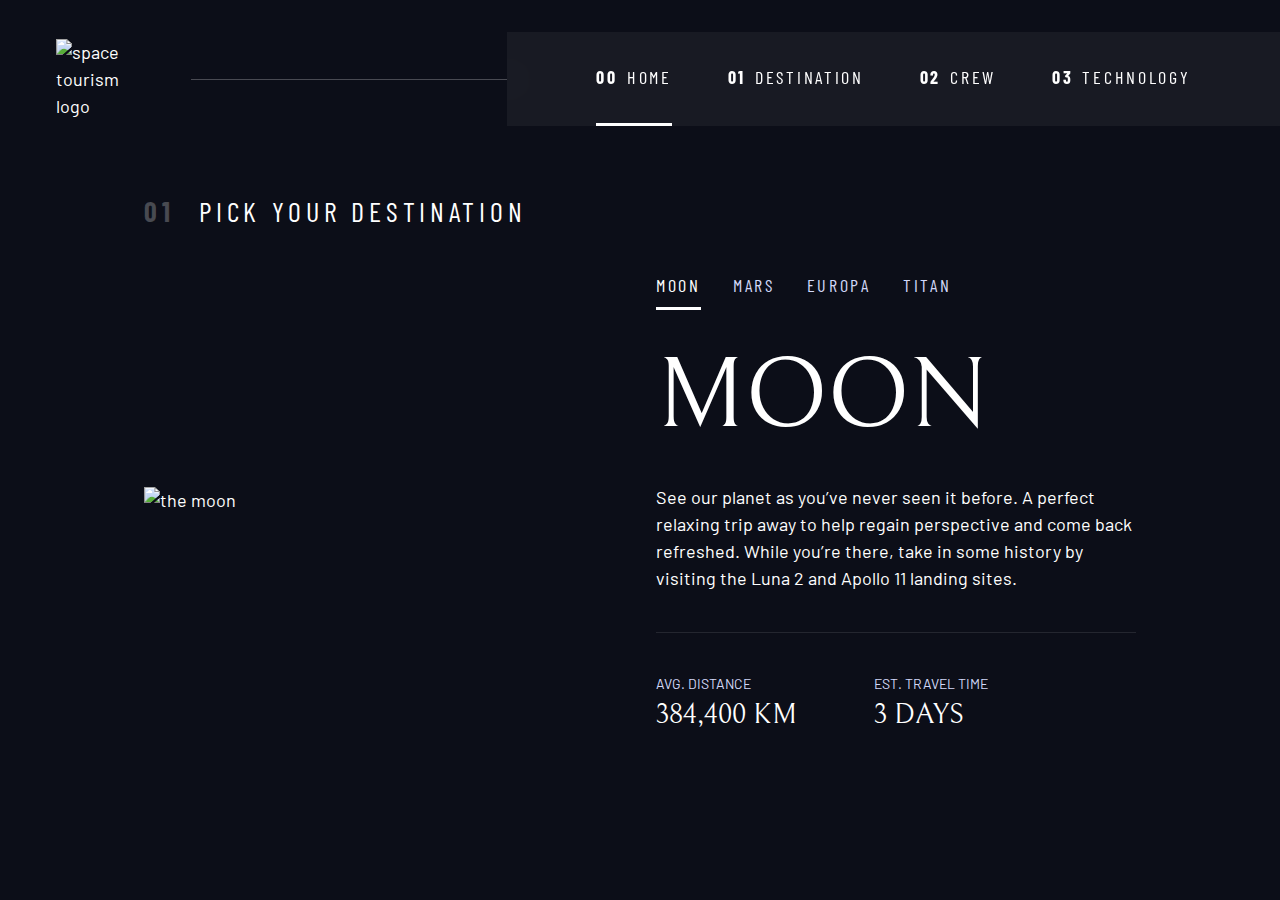
==== destination.html @ aaa9dcd9 "Setup keyboard navigation for tab views" ====
<!DOCTYPE html>
<html lang="en">
<head><link rel="stylesheet" href="https://cdnjs.cloudflare.com/ajax/libs/normalize/8.0.1/normalize.css">
  <meta charset="UTF-8">
  <meta name="viewport" content="width=device-width, initial-scale=1.0">

  <link rel="icon" type="image/png" sizes="32x32" href="./assets/favicon-32x32.png">
  <!-- Google fonts -->
  <link rel="preconnect" href="https://fonts.googleapis.com">
  <link rel="preconnect" href="https://fonts.gstatic.com" crossorigin>
  <link href="https://fonts.googleapis.com/css2?family=Barlow+Condensed:wght@400;700&family=Bellefair&family=Barlow:wght@400;700&display=swap"
      rel="stylesheet">
      
  <!-- Our custom CSS -->
  <link rel="stylesheet" href="index.css">
  <title>Destination | Moon</title>
  <script src="navigation.js" defer></script>
  <script src="tabs.js" defer></script>
</head>

<body class="destination">
  <a class="skip-to-content" href="#main">Skip to content</a>
  <header class="primary-header flex">
    <div>
      <img src="./assets/shared/logo.svg" alt="space tourism logo" class="logo">
    </div>
    <button class="mobile-nav-toggle" aria-controls="primary-navigation"><span class="sr-only" aria-expanded="false">Menu</span></button>
    <nav>
        <ul id="primary-navigation" data-visible="false" class="primary-navigation underline-indicators flex">
            <li class="active"><a class="ff-sans-cond uppercase text-white letter-spacing-2" href="index.html"><span aria-hidden="true">00</span>Home</a>
            <li><a class="ff-sans-cond uppercase text-white letter-spacing-2" href="destination.html"><span aria-hidden="true">01</span>Destination</a>
            <li><a class="ff-sans-cond uppercase text-white letter-spacing-2" href="crew.html"><span aria-hidden="true">02</span>Crew</a>
            <li><a class="ff-sans-cond uppercase text-white letter-spacing-2" href="technology.html"><span aria-hidden="true">03</span>Technology</a>
        </ul>
    </nav>
  </header>
  
  <main id="main" class="grid-container grid-container--destination flow">
    <h1 class="numbered-title"><span aria-hidden="true">01</span> Pick your destination</h1>
    
    <picture>
      <source srcset="assets/destination/image-moon.webp" type="image/webp">
      <img src="assets/destination/image-moon.png" alt="the moon">
    </picture>
    <picture hidden>
      <source srcset="assets/destination/image-mars.webp" type="image/webp">
      <img src="assets/destination/image-mars.png" alt="the planet mars">
    </picture>
    <picture hidden>
      <source srcset="assets/destination/image-europa.webp" type="image/webp">
      <img src="assets/destination/image-europa.png" alt="the planet europa">
    </picture>
    <picture hidden>
      <source srcset="assets/destination/image-titan.webp" type="image/webp">
      <img src="assets/destination/image-titan.png" alt="the moon titan">
    </picture>

    <div class="tab-list underline-indicators flex">
        <button aria-selected="true" class="uppercase ff-sans-cond text-accent letter-spacing-2">Moon</button>
        <button aria-selected="false" class="uppercase ff-sans-cond text-accent letter-spacing-2">Mars</button>
        <button aria-selected="false" class="uppercase ff-sans-cond text-accent letter-spacing-2">Europa</button>
        <button aria-selected="false" class="uppercase ff-sans-cond text-accent letter-spacing-2">Titan</button>
    </div>

     <!-- The moon -->
    <article class="destination-info flow id="moon-tab" tabindex="0"">
      <h2 class="fs-800 uppercase ff-serif">Moon</h2>

      <p>See our planet as you’ve never seen it before. A perfect relaxing trip away to help 
      regain perspective and come back refreshed. While you’re there, take in some history 
      by visiting the Luna 2 and Apollo 11 landing sites.</p>
      
      <div class="destination-meta flex">
        <div>
          <h3 class="text-accent fs-200 uppercase">Avg. distance</h3>
          <p class="ff-serif uppercase">384,400 km</p>
        </div>
        <div>
          <h3 class="text-accent fs-200 uppercase">Est. travel time</h3>
          <p class="ff-serif uppercase">3 days</p>
        </div>
      </div>
      
    </article>

    <!-- Mars -->
    <article hidden class="destination-info flow" id="mars-tab" tabindex="0">
      <h2 class="fs-800 uppercase ff-serif">Mars</h2>

      <p>Don’t forget to pack your hiking boots. You’ll need them to tackle Olympus Mons, 
  the tallest planetary mountain in our solar system. It’s two and a half times 
  the size of Everest!</p>
      
      <div class="destination-meta flex">
        <div>
          <h3 class="text-accent fs-200 uppercase">Avg. distance</h3>
          <p class="ff-serif uppercase">225 mil. km</p>
        </div>
        <div>
          <h3 class="text-accent fs-200 uppercase">Est. travel time</h3>
          <p class="ff-serif uppercase">9 months</p>
        </div>
      </div>
    </article>
    
    <!-- Europa -->
    <article hidden class="destination-info flow" id="europa-tab" tabindex="0">
      <h2 class="fs-800 uppercase ff-serif">Europa</h2>

      <p>The smallest of the four Galilean moons orbiting Jupiter, Europa is a 
  winter lover’s dream. With an icy surface, it’s perfect for a bit of 
  ice skating, curling, hockey, or simple relaxation in your snug 
  wintery cabin.</p>
      <div class="destination-meta flex">
        <div>
          <h3 class="text-accent fs-200 uppercase">Avg. distance</h3>
          <p class="ff-serif uppercase">628 mil. km</p>
        </div>
        <div>
          <h3 class="text-accent fs-200 uppercase">Est. travel time</h3>
          <p class="ff-serif uppercase">3 years</p>
        </div>
      </div>
    </article>
    
    <!-- Titan -->
    <article hidden class="destination-info flow" id="titan-tab" tabindex="0">
      <h2 class="fs-800 uppercase ff-serif">Titan</h2>

      <p>The only moon known to have a dense atmosphere other than Earth, Titan 
  is a home away from home (just a few hundred degrees colder!). As a 
  bonus, you get striking views of the Rings of Saturn.</p>
      
      <div class="destination-meta flex">
        <div>
          <h3 class="text-accent fs-200 uppercase">Avg. distance</h3>
          <p class="ff-serif uppercase">1.6 bil. km</p>
        </div>
        <div>
          <h3 class="text-accent fs-200 uppercase">Est. travel time</h3>
          <p class="ff-serif uppercase">7 years</p>
        </div>
      </div>
    </article>
  </main>
  
<body>


  
</body>
</html>
---- index.css ----
/* ------------------- */
/* Custom properties   */
/* ------------------- */

:root {
  /* colors */
  --clr-dark: 230 35% 7%;
  --clr-light: 231 77% 90%;
  --clr-white: 0 0% 100%;

  /* font-sizes */
  --fs-900: clamp(5rem, 8vw + 1rem, 9.375rem);
  --fs-800: 3.5rem;
  --fs-700: 1.5rem;
  --fs-600: 1rem;
  --fs-500: 1rem;
  --fs-400: 0.9375rem;
  --fs-300: 1rem;
  --fs-200: 0.875rem;

  /* font-families */
  --ff-serif: "Bellefair", serif;
  --ff-sans-cond: "Barlow Condensed", sans-serif;
  --ff-sans-normal: "Barlow", sans-serif;
}

@media (min-width: 35em) {
  :root {
    --fs-800: 5rem;
    --fs-700: 2.5rem;
    --fs-600: 1.5rem;
    --fs-500: 1.25rem;
    --fs-400: 1rem;
  }
}

@media (min-width: 45em) {
  :root {
    /* font-sizes */
    --fs-800: 6.25rem;
    --fs-700: 3.5rem;
    --fs-600: 2rem;
    --fs-500: 1.75rem;
    --fs-400: 1.125rem;
  }
}

/* ------------------- */
/* Reset               */
/* ------------------- */

/* https://piccalil.li/blog/a-modern-css-reset/ */

/* Box sizing */
*,
*::before,
*::after {
  box-sizing: border-box;
}

/* Reset margins */
body,
h1,
h2,
h3,
h4,
h5,
p,
figure,
picture {
  margin: 0;
}

h1,
h2,
h3,
h4,
h5,
h6,
p {
  font-weight: 400;
}

/* set up the body */
body {
  font-family: var(--ff-sans-normal);
  font-size: var(--fs-400);
  color: hsl(var(--clr-white));
  background-color: hsl(var(--clr-dark));
  line-height: 1.5;
  min-height: 100vh;

  display: grid;
  grid-template-rows: min-content 1fr;

  overflow-x: hidden;
}

/* make images easier to work with */
img,
picutre {
  max-width: 100%;
  display: block;
}

/* make form elements easier to work with */
input,
button,
textarea,
select {
  font: inherit;
}

/* remove animations for people who've turned them off */
@media (prefers-reduced-motion: reduce) {
  *,
  *::before,
  *::after {
    animation-duration: 0.01ms !important;
    animation-iteration-count: 1 !important;
    transition-duration: 0.01ms !important;
    scroll-behavior: auto !important;
  }
}

/* ------------------- */
/* Utility classes     */
/* ------------------- */

/* general */

.flex {
  display: flex;
  gap: var(--gap, 1rem);
}

.grid {
  display: grid;
  gap: var(--gap, 1rem);
}

.d-block {
  display: block;
}

.flow > *:where(:not(:first-child)) {
  margin-top: var(--flow-space, 1rem);
}

.flow--space-small {
  --flow-space: 0.75rem;
}

.container {
  padding-inline: 2em;
  margin-inline: auto;
  max-width: 80rem;
}

.sr-only {
  position: absolute;
  width: 1px;
  height: 1px;
  padding: 0;
  margin: -1px;
  overflow: hidden;
  clip: rect(0, 0, 0, 0);
  white-space: nowrap; /* added line */
  border: 0;
}

.skip-to-content {
  position: absolute;
  z-index: 9999;
  background: hsl(var(--clr-white));
  color: hsl(var(--clr-dark));
  padding: 0.5em 1em;
  margin-inline: auto;
  transform: translateY(-100%);
  transition: transform 250ms ease-in;
}

.skip-to-content:focus {
  transform: translateY(0);
}

/* colors */

.bg-dark {
  background-color: hsl(var(--clr-dark));
}
.bg-accent {
  background-color: hsl(var(--clr-light));
}
.bg-white {
  background-color: hsl(var(--clr-white));
}

.text-dark {
  color: hsl(var(--clr-dark));
}
.text-accent {
  color: hsl(var(--clr-light));
}
.text-white {
  color: hsl(var(--clr-white));
}

/* typography */

.ff-serif {
  font-family: var(--ff-serif);
}
.ff-sans-cond {
  font-family: var(--ff-sans-cond);
}
.ff-sans-normal {
  font-family: var(--ff-sans-normal);
}

.letter-spacing-1 {
  letter-spacing: 4.75px;
}
.letter-spacing-2 {
  letter-spacing: 2.7px;
}
.letter-spacing-3 {
  letter-spacing: 2.35px;
}

.uppercase {
  text-transform: uppercase;
}

.fs-900 {
  font-size: var(--fs-900);
}
.fs-800 {
  font-size: var(--fs-800);
}
.fs-700 {
  font-size: var(--fs-700);
}
.fs-600 {
  font-size: var(--fs-600);
}
.fs-500 {
  font-size: var(--fs-500);
}
.fs-400 {
  font-size: var(--fs-400);
}
.fs-300 {
  font-size: var(--fs-300);
}
.fs-200 {
  font-size: var(--fs-200);
}

.fs-900,
.fs-800,
.fs-700,
.fs-600 {
  line-height: 1.1;
}

.numbered-title {
  font-family: var(--ff-sans-cond);
  font-size: var(--fs-500);
  text-transform: uppercase;
  letter-spacing: 4.72px;
}

.numbered-title span {
  margin-right: 0.5em;
  font-weight: 700;
  color: hsl(var(--clr-white) / 0.25);
}

/* ------------------- */
/* Compontents         */
/* ------------------- */

.large-button {
  font-size: 2rem;
  position: relative;
  z-index: 1;
  display: inline-grid;
  place-items: center;
  padding: 0 2em;
  border-radius: 50%;
  aspect-ratio: 1;
  text-decoration: none;
}

.large-button::after {
  content: "";
  position: absolute;
  z-index: -1;
  width: 100%;
  height: 100%;
  background: hsl(var(--clr-white) / 0.1);
  border-radius: 50%;
  opacity: 0;
  transition: opacity 500ms linear, transform 750ms ease-in-out;
}

.large-button:hover::after,
.large-button:focus::after {
  opacity: 1;
  transform: scale(1.5);
}

/* primary-header */

.logo {
  margin: 1.5rem clamp(1.5rem, 5vw, 3.5rem);
}

.primary-header {
  justify-content: space-between;
  align-items: center;
}

.primary-navigation {
  --gap: clamp(1.5rem, 5vw, 3.5rem);
  --underline-gap: 2rem;
  list-style: none;
  padding: 0;
  margin: 0;
  background: hsl(var(--clr-white) / 0.05);
  backdrop-filter: blur(1.5rem);
}

.primary-navigation a {
  text-decoration: none;
}

.primary-navigation a > span {
  font-weight: 700;
  margin-right: 0.5em;
}

.mobile-nav-toggle {
  display: none;
}

@media (max-width: 35rem) {
  .primary-navigation {
    --underline-gap: 0.5rem;
    position: fixed;
    z-index: 1000;
    inset: 0 0 0 30%;
    list-style: none;
    padding: min(20rem, 15vh) 2rem;
    margin: 0;
    flex-direction: column;
    transform: translateX(100%);
    transition: transform 500ms ease-in-out;
  }

  .primary-navigation[data-visible="true"] {
    transform: translateX(0);
  }

  .primary-navigation.underline-indicators > .active {
    border: 0;
  }

  .mobile-nav-toggle {
    display: block;
    position: absolute;
    z-index: 2000;
    right: 1rem;
    top: 2rem;
    background: transparent;
    background-image: url(./assets/shared/icon-hamburger.svg);
    background-repeat: no-repeat;
    background-position: center;
    width: 1.5rem;
    aspect-ratio: 1;
    border: 0;
  }

  .mobile-nav-toggle[aria-expanded="true"] {
    background-image: url(./assets/shared/icon-close.svg);
  }

  .mobile-nav-toggle:focus-visible {
    outline: 5px solid white;
    outline-offset: 5px;
  }
}

@media (min-width: 35em) {
  .primary-navigation {
    padding-inline: clamp(3rem, 7vw, 7rem);
  }
}

@media (min-width: 35em) and (max-width: 44.999em) {
  .primary-navigation a > span {
    display: none;
  }
}

@media (min-width: 45em) {
  .primary-header::after {
    content: "";
    display: block;
    position: relative;
    height: 1px;
    width: 100%;
    margin-right: -2.5rem;
    background: hsl(var(--clr-white) / 0.25);
    order: 1;
  }

  nav {
    order: 2;
  }

  .primary-navigation {
    margin-block: 2rem;
  }
}

.underline-indicators > * {
  cursor: pointer;
  padding: var(--underline-gap, 0.5rem) 0;
  border: 0;
  border-bottom: 0.2rem solid hsl(var(--clr-white) / 0);
  background-color: transparent;
}

.underline-indicators > *:hover,
.underline-indicators > *:focus {
  border-color: hsl(var(--clr-white) / 0.5);
}

.underline-indicators > .active,
.underline-indicators > [aria-selected="true"] {
  color: hsl(var(--clr-white) / 1);
  border-color: hsl(var(--clr-white) / 1);
}

.tab-list {
  --gap: 2rem;
}

.dot-indicators > * {
  cursor: pointer;
  border: 0;
  border-radius: 50%;
  padding: 0.5em;
  background-color: hsl(var(--clr-white) / 0.25);
}

.dot-indicators > *:hover,
.dot-indicators > *:focus {
  background-color: hsl(var(--clr-white) / 0.5);
}

.dot-indicators > [aria-selected="true"] {
  background-color: hsl(var(--clr-white) / 1);
}

/* ----------------------------- */
/* Page specific background      */
/* ----------------------------- */
body {
  background-size: cover;
  background-position: bottom center;
}
/* home */
.home {
  background-image: url(./assets/home/background-home-mobile.jpg);
}

@media (min-width: 35rem) {
  .home {
    background-position: center center;
    background-image: url(./assets/home/background-home-tablet.jpg);
  }
}

@media (min-width: 45rem) {
  .home {
    background-image: url(./assets/home/background-home-desktop.jpg);
  }
}

/* destination */
.destination {
  background-image: url(./assets/destination/background-destination-mobile.jpg);
}

@media (min-width: 35rem) {
  .destination {
    background-position: center center;
    background-image: url(./assets/destination/background-destination-tablet.jpg);
  }
}

@media (min-width: 45rem) {
  .destination {
    background-image: url(./assets/destination/background-destination-desktop.jpg);
  }
}

/* crew */
.crew {
  background-image: url(./assets/home/background-crew-mobile.jpg);
}

@media (min-width: 35rem) {
  .crew {
    background-position: center center;
    background-image: url(./assets/crew/background-crew-tablet.jpg);
  }
}

@media (min-width: 45rem) {
  .crew {
    background-image: url(./assets/crew/background-crew-desktop.jpg);
  }
}

/* ----------------------------- */
/* Layout                        */
/* ----------------------------- */

.grid-container {
  text-align: center;
  display: grid;
  place-items: center;
  padding-inline: 1rem;
  padding-bottom: 4rem;
}

.grid-container p:not([class]) {
  max-width: 50ch;
}

.numbered-title {
  grid-area: title;
}

/* destination layout */

.grid-container--destination {
  --flow-space: 2rem;
  grid-template-areas:
    "title"
    "image"
    "tabs"
    "content";
}

.grid-container--destination > picture {
  grid-area: image;
  max-width: 60%;
}

.grid-container--destination > .tab-list {
  grid-area: tabs;
}

.grid-container--destination > .destination-info {
  grid-area: content;
}

.destination-meta {
  flex-direction: column;
  border-top: 1px solid hsl(var(--clr-white) / 0.1);
  padding-top: 2.5rem;
  margin-top: 2.5rem;
}

.destination-meta p {
  font-size: 1.75rem;
}

/* crew layout */

.grid-container--crew {
  --flow-space: 2rem;
  grid-template-areas:
    "title"
    "image"
    "tabs"
    "content";
}

.grid-container--crew > picture {
  grid-area: image;
  max-width: 60%;
  border-bottom: 1px solid hsl(var(--clr-white) / 0.1);
}

.grid-container--crew > .dot-indicators {
  grid-area: tabs;
}

.grid-container--crew > .crew-details {
  grid-area: content;
}

.crew-details h2 {
  color: hsl(var(--clr-white) / 0.5);
}

@media (min-width: 35em) {
  .numbered-title {
    justify-self: start;
    margin-top: 2rem;
  }

  .destination-meta {
    flex-direction: row;
    justify-content: space-evenly;
  }

  .grid-container--crew {
    padding-bottom: 0;
    grid-template-areas:
      "title"
      "content"
      "tabs"
      "image";
  }
}

@media (min-width: 45em) {
  .grid-container {
    text-align: left;
    column-gap: var(--container-gap, 2rem);
    grid-template-columns: minmax(1rem, 1fr) repeat(2, minmax(0, 30rem)) minmax(
        1rem,
        1fr
      );
  }

  .grid-container--home {
    padding-bottom: max(6rem, 20vh);
    align-items: end;
  }

  .grid-container--home > *:first-child {
    grid-column: 2;
  }

  .grid-container--home > *:last-child {
    grid-column: 3;
  }

  .grid-container--destination {
    justify-items: start;
    align-content: start;
    grid-template-areas:
      ". title title ."
      ". image tabs ."
      ". image content .";
  }

  .grid-container--destination > picture,
  .grid-container--crew > picture {
    max-width: 90%;
  }

  .destination-meta {
    --gap: min(6vw, 6rem);
    justify-content: start;
  }

  .grid-container--crew {
    grid-template-areas:
      ". title title ."
      ". content image ."
      ". tabs image .";
  }

  .grid-container--crew > .dot-indicators {
    justify-self: start;
  }

  /* .grid-container--crew > picture {
        align-self: end;
    } */
}

[role="tab"]:focus {
  color: limegreen;
}
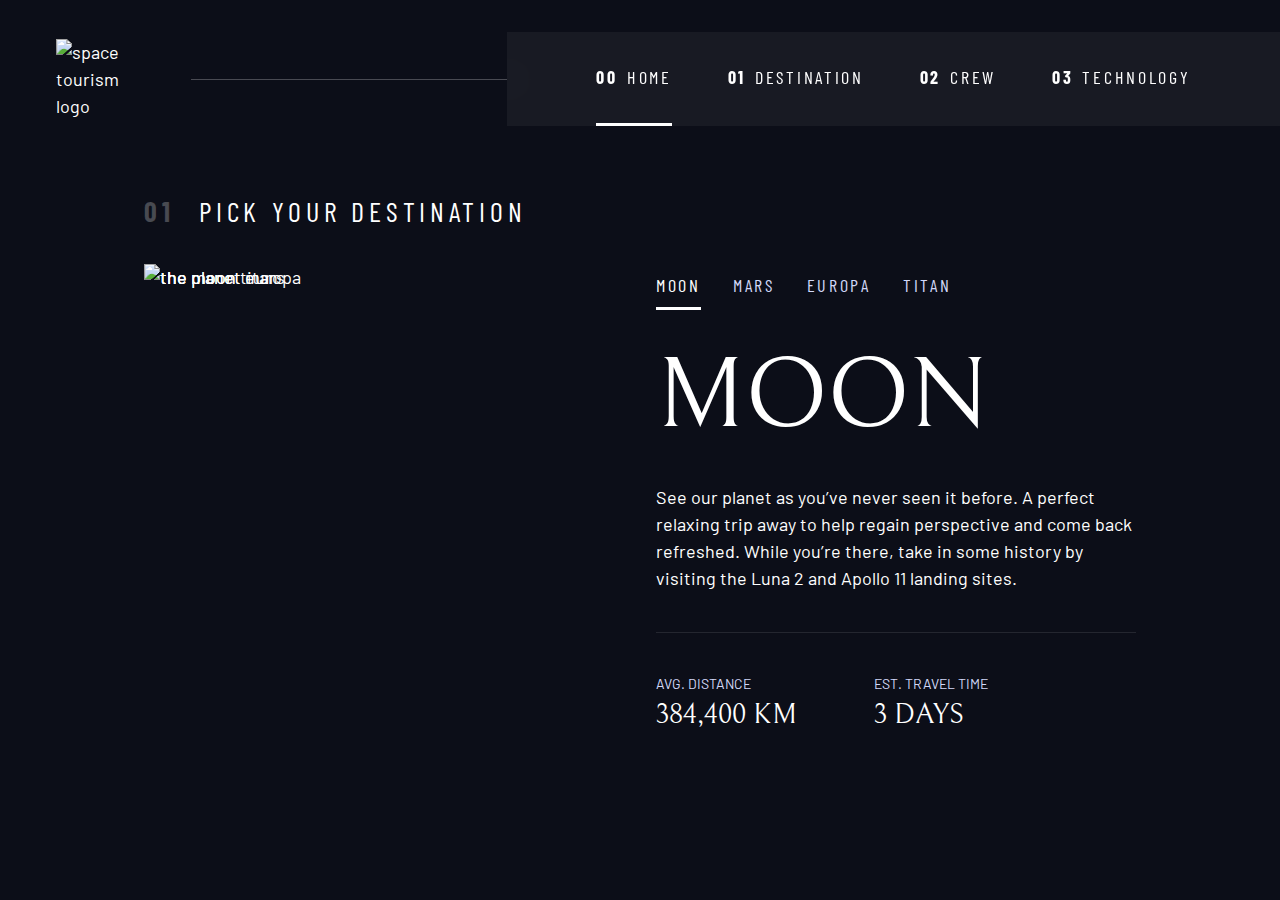
==== commit d9aa220e: "Update accessibility HTML tags in destination page" ====
--- a/destination.html
+++ b/destination.html
@@ -38,32 +38,32 @@
   <main id="main" class="grid-container grid-container--destination flow">
     <h1 class="numbered-title"><span aria-hidden="true">01</span> Pick your destination</h1>
     
-    <picture>
+    <picture id="moon-image">
       <source srcset="assets/destination/image-moon.webp" type="image/webp">
       <img src="assets/destination/image-moon.png" alt="the moon">
     </picture>
-    <picture hidden>
+    <picture hidden id="mars-image">
       <source srcset="assets/destination/image-mars.webp" type="image/webp">
       <img src="assets/destination/image-mars.png" alt="the planet mars">
     </picture>
-    <picture hidden>
+    <picture hidden id="europa-image">
       <source srcset="assets/destination/image-europa.webp" type="image/webp">
       <img src="assets/destination/image-europa.png" alt="the planet europa">
     </picture>
-    <picture hidden>
+    <picture hidden id="titan-image">
       <source srcset="assets/destination/image-titan.webp" type="image/webp">
       <img src="assets/destination/image-titan.png" alt="the moon titan">
     </picture>
 
-    <div class="tab-list underline-indicators flex">
-        <button aria-selected="true" class="uppercase ff-sans-cond text-accent letter-spacing-2">Moon</button>
-        <button aria-selected="false" class="uppercase ff-sans-cond text-accent letter-spacing-2">Mars</button>
-        <button aria-selected="false" class="uppercase ff-sans-cond text-accent letter-spacing-2">Europa</button>
-        <button aria-selected="false" class="uppercase ff-sans-cond text-accent letter-spacing-2">Titan</button>
+    <div class="tab-list underline-indicators flex" role="tablist" aria-label="destination list">
+        <button aria-selected="true" role="tab" aria-controls="moon-tab" class="uppercase ff-sans-cond text-accent letter-spacing-2" tabindex="0" data-image="moon-image">Moon</button>
+        <button aria-selected="false" role="tab" aria-controls="mars-tab" class="uppercase ff-sans-cond text-accent letter-spacing-2" tabindex="-1" data-image="mars-image">Mars</button>
+        <button aria-selected="false" role="tab" aria-controls="europa-tab" class="uppercase ff-sans-cond text-accent letter-spacing-2" tabindex="-1" data-image="europa-image">Europa</button>
+        <button aria-selected="false" role="tab" aria-controls="titan-tab" class="uppercase ff-sans-cond text-accent letter-spacing-2" tabindex="-1" data-image="titan-image">Titan</button>
     </div>
 
      <!-- The moon -->
-    <article class="destination-info flow id="moon-tab" tabindex="0"">
+    <article class="destination-info flow" id="moon-tab" tabindex="0" role="tabpanel">
       <h2 class="fs-800 uppercase ff-serif">Moon</h2>
 
       <p>See our planet as you’ve never seen it before. A perfect relaxing trip away to help 
@@ -91,7 +91,7 @@
   the tallest planetary mountain in our solar system. It’s two and a half times 
   the size of Everest!</p>
       
-      <div class="destination-meta flex">
+      <div class="destination-meta flex" id="mars-tab" tabindex="0"  role="tabpanel">
         <div>
           <h3 class="text-accent fs-200 uppercase">Avg. distance</h3>
           <p class="ff-serif uppercase">225 mil. km</p>
@@ -104,7 +104,7 @@
     </article>
     
     <!-- Europa -->
-    <article hidden class="destination-info flow" id="europa-tab" tabindex="0">
+    <article hidden class="destination-info flow" id="europa-tab" tabindex="0" role="tabpanel">
       <h2 class="fs-800 uppercase ff-serif">Europa</h2>
 
       <p>The smallest of the four Galilean moons orbiting Jupiter, Europa is a 
@@ -124,7 +124,7 @@
     </article>
     
     <!-- Titan -->
-    <article hidden class="destination-info flow" id="titan-tab" tabindex="0">
+    <article hidden class="destination-info flow" id="titan-tab" tabindex="0" role="tabpanel">
       <h2 class="fs-800 uppercase ff-serif">Titan</h2>
 
       <p>The only moon known to have a dense atmosphere other than Earth, Titan 
--- a/index.css
+++ b/index.css
@@ -98,7 +98,7 @@
 
 /* make images easier to work with */
 img,
-picutre {
+picture {
   max-width: 100%;
   display: block;
 }
@@ -560,6 +560,7 @@
 .grid-container--destination > picture {
   grid-area: image;
   max-width: 60%;
+  align-self: start;
 }
 
 .grid-container--destination > .tab-list {
@@ -663,8 +664,7 @@
       ". image content .";
   }
 
-  .grid-container--destination > picture,
-  .grid-container--crew > picture {
+  .grid-container--destination > picture {
     max-width: 90%;
   }
 
@@ -680,15 +680,9 @@
       ". tabs image .";
   }
 
-  .grid-container--crew > .dot-indicators {
-    justify-self: start;
-  }
-
-  /* .grid-container--crew > picture {
-        align-self: end;
-    } */
-}
-
-[role="tab"]:focus {
-  color: limegreen;
-}
+  .grid-container--crew > picture {
+    grid-column: span 2;
+    align-self: end;
+    max-width: 90%;
+  }
+}
